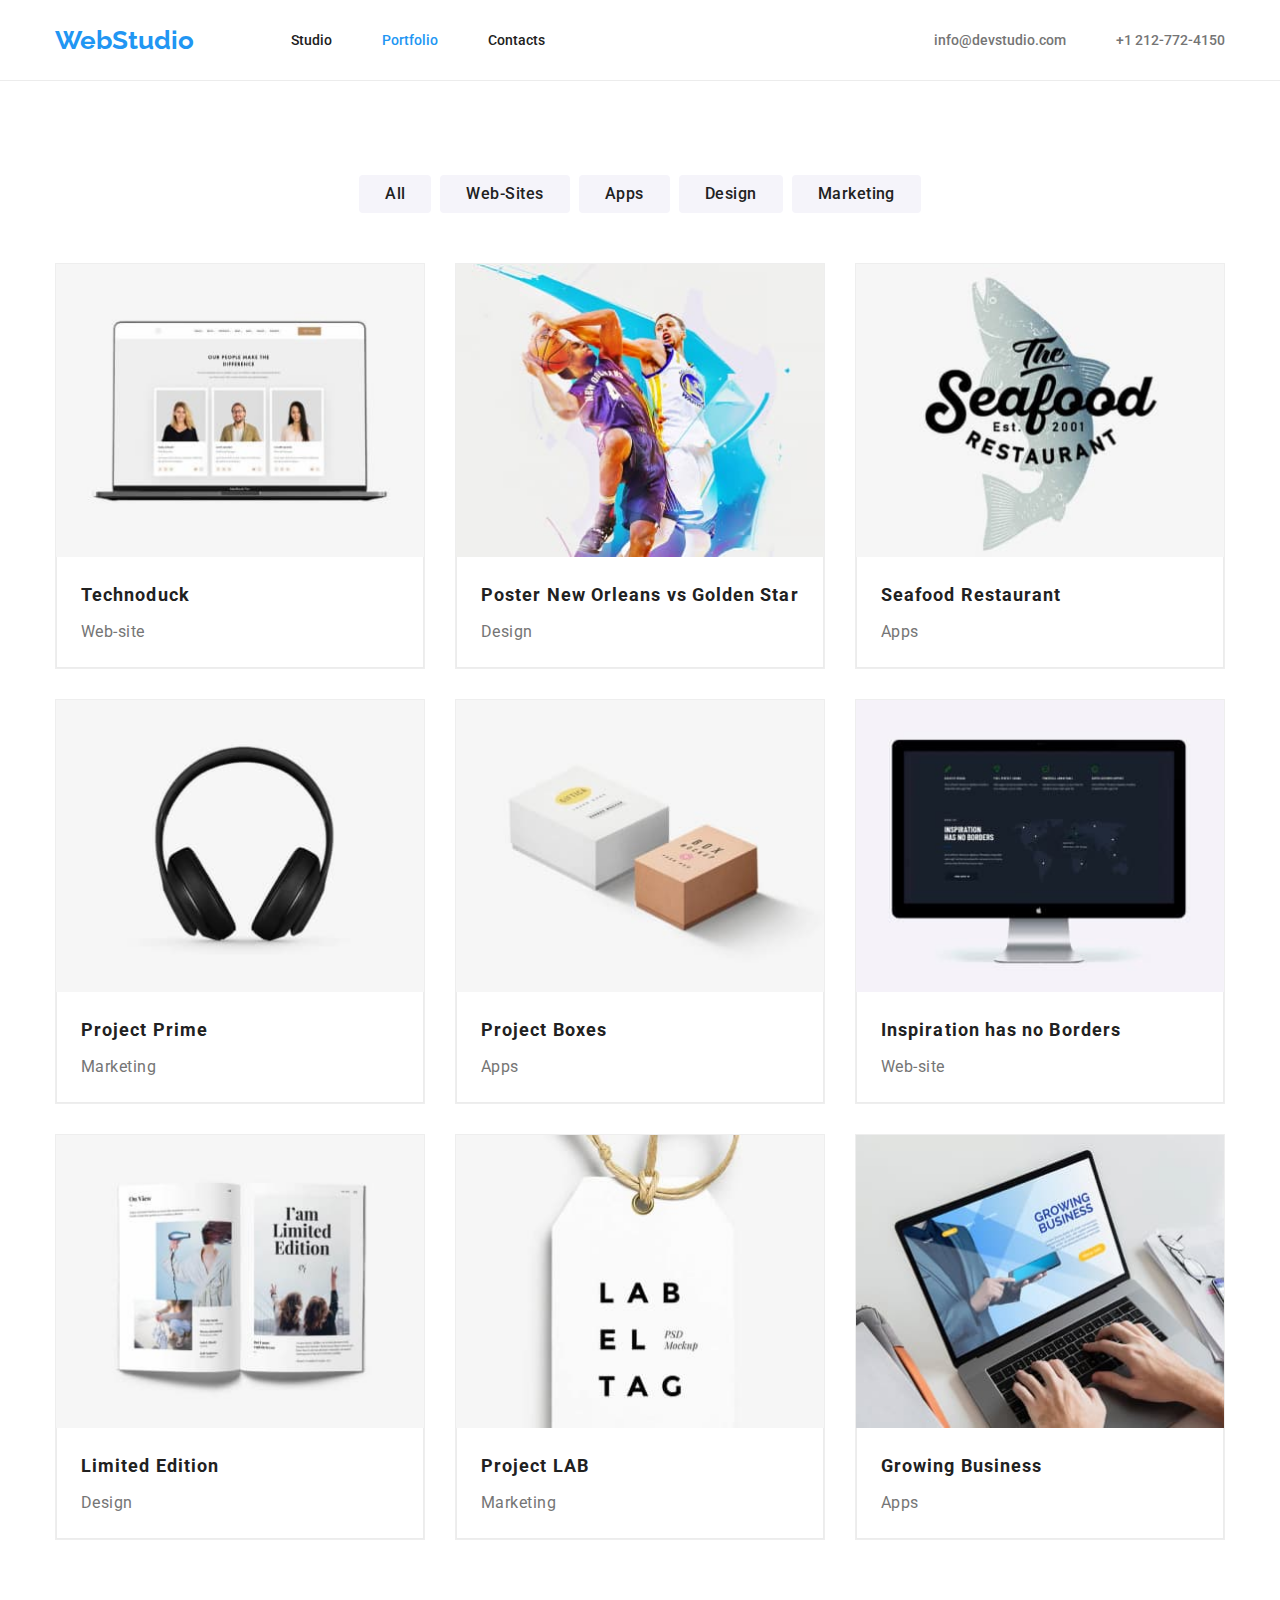
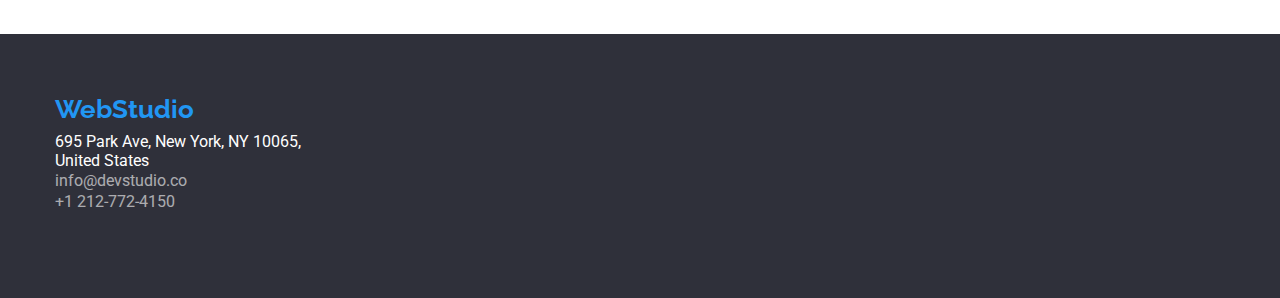
==== portfolio.html @ 4b67dcc9 "Repo Base" ====
<!DOCTYPE html>
<html lang="en">
  <head>
    <link
    rel="stylesheet"
    href="https://cdnjs.cloudflare.com/ajax/libs/modern-normalize/1.0.0/modern-normalize.min.css"
  />
    <meta charset="utf-8" />
    <title>Portfolio</title>
    <link rel="stylesheet" href="css/styles.css" />
  </head>
</html>
<body>
  <header class="nav-back">
    <div class="container header-container">
      <a class="logo headerlogo" href="index.html">WebStudio</a>
      <nav>
        <ul class="nav-list">
          <li class="nav-item">
            <a class="nav-link" href="index.html" title="Studio">Studio</a>
          </li>
          <li class="nav-item">
            <a class="nav-link nav-link-this-page" href="portfolio.html" title="Portfolio"
              >Portfolio</a
            >
          </li>
          <li class="nav-item">
            <a class="nav-link" href="#" title="Contacts">Contacts</a>
          </li>
        </ul>
      </nav>
      <ul class="header-contacts-list">
        <li class="header-contacts-item">
          <a class="nav-contact" href="mailto:info@devstudio.com"
            >info@devstudio.com</a
          >
        </li>
        <li class="header-contacts-item">
          <a class="nav-contact" href="tel:+12127724150">+1 212-772-4150</a>
        </li>
      </ul>
    </div>
  </header>
  <main>      
    <section class="project-section">
    <div class="container">

        <ul  class="gallery-button-container">
          <li class="gallery-button-item">
            <button class="gallery-button" type="button">All</button>
          </li>
          <li class="gallery-button-item">
            <button class="gallery-button" type="button">Web-Sites</button>
          </li>
          <li class="gallery-button-item">
            <button class="gallery-button" type="button">Apps</button>
          </li>
          <li class="gallery-button-item">
            <button class="gallery-button" type="button">Design</button>
          </li>
          <li class="gallery-button-item">
            <button class="gallery-button" type="button">Marketing</button>
          </li>
        </ul>
        <ul class="my-project-list">
          <li class="art-back">
            <img
              src="assets/images/c1technoduck.jpg"
              alt="laptop with profile pics"
              height="294"
              width="370"
            />
            <div class="art-text">
            <h3 class="art-name">Technoduck</h3>
            <p class="art-desc">Web-site</p>
            </div>
          </li>
          <li class="art-back">
            <img
              src="assets/images/c2poster.jpg"
              alt="Art of two basketball players"
              height="294"
              width="370"
            />
            <div class="art-text">
            <h3 class="art-name">Poster New Orleans vs Golden Star</h3>
            <p class="art-desc">Design</p>
            </div>
          </li>
          <li class="art-back">
            <img
              src="assets/images/c3seafood.jpg"
              alt="Fish Logo of a Seafood Restaurant"
              height="294"
              width="370"
            />
            <div class="art-text">
            <h3 class="art-name">Seafood Restaurant</h3>
            <p class="art-desc">Apps</p>
          </div>
          </li>

          <li class="art-back">
            <img
              src="assets/images/d1project.jpg"
              alt="Headphones"
              height="294"
              width="370"
            />
            <div class="art-text">
            <h3 class="art-name">Project Prime</h3>
            <p class="art-desc">Marketing</p>
          </div>
          </li>
          <li class="art-back">
            <img
              src="assets/images/d2project.jpg"
              alt="Boxes with customized Logos"
              height="294"
              width="370"
            />
            <div class="art-text">
            <h3 class="art-name">Project Boxes</h3>
            <p class="art-desc">Apps</p>
          </div>
          </li>
          <li class="art-back">
            <img
              src="assets/images/d3inspiration.jpg"
              alt="Computer Monitor featuring website"
              height="294"
              width="370"
            />
            <div class="art-text">
            <h3 class="art-name">Inspiration has no Borders</h3>
            <p class="art-desc">Web-site</p>
          </div>
          </li>

          <li class="art-back">
            <img
              src="assets/images/e1limited.jpg"
              alt="Magazine Entry"
              height="294"
              width="370"
            />
            <div class="art-text">
            <h3 class="art-name">Limited Edition</h3>
            <p class="art-desc">Design</p>
          </div>
          </li>
          <li class="art-back">
            <img
              src="assets/images/e2project.jpg"
              alt="Label Tag"
              height="294"
              width="370"
            />
            <div class="art-text">
            <h3 class="art-name">Project LAB</h3>
            <p class="art-desc">Marketing</p>
          </div>
          </li>
          <li class="art-back">
            <img
              src="assets/images/e3growing.jpg"
              alt="Laptop with hands typing"
              height="294"
              width="370"
            />
            <div class="art-text">
            <h3 class="art-name">Growing Business</h3>
            <p class="art-desc">Apps</p>
          </div></
          li>  
        </ul>
    </div>
    </section>
  </main>        
  <footer class="footersection">
      <div class="container">
        <a class="logo footerlogo" href="index.html">WebStudio</a>
        <address class="foot">
          <ul class="footertext-container">
            <li class="footertext-item">
              <a
                class="foot-address"
                href="https://goo.gl/maps/9Rd5TcPRFXRM2J766"
                target="blank"
              >
                695 Park Ave, New York, NY 10065,<br/> United States
                </a>
            </li>
            <li class="footertext-item">
              <a class="foot-contact" href="mailto:info@devstudio.com"
                >info@devstudio.co 
    </dm
              </a>
            </li>
            <li class="footertext-item">
              <a class="foot-contact foot-phone" href="tel:+1217724150">
                +1 212-772-4150</a
              >
            </li>
          </ul>
        </address>
      </div>
    </footer>
</body>
---- css/styles.css ----
/* Overall Site Styles: Header, Buttons, Footer */
/* General Site Styles */
@import url("https://fonts.googleapis.com/css2?family=Raleway:wght@700&family=Roboto:wght@400;500;700;900&display=swap");
:root {
  --accentbright: #2196f3;
  --mainbright: #ffffff;
  --mainmid: #757575;
  --maindark: #212121;
  --background: #e5e5e5;
  --footercolor: #2f303a;
  --accentbackground: #f5f4fa;
  --accentbox: #eeeeee;
  --bordercolor: #ececec;
}

a:link:active {
  cursor: pointer;
}
a:link {
  text-decoration: none;
}

body {
  font-family: roboto;
}

button:hover {
  cursor: pointer;
}

button {
  border-radius: 4px;
}

ul {
  list-style: none;
}

/* Remove Global Styling*/
* {
  padding: 0;
  margin: 0;
}

img {
  max-width: 100%;
  height: auto;
  display: block;
}

.container {
  width: 1200px;
  padding-left: 15px;
  padding-right: 15px;
  margin: 0 auto;
}

/* Header */

.header-container {
  display: flex;
  align-items: center;
}

.headerlogo {
  color: var(--accentbright);
  font-family: raleway;
  font-size: 26px;
  font-weight: 700;
  line-height: 1.174;
  margin-right: 97px;
  padding-top: 24px;
  padding-bottom: 24px;
  display: block;
}

.nav-back {
  background-color: var(--mainbright);
  border-bottom: 1px solid var(--bordercolor);
}

.nav-list {
  display: flex;
}
.nav-item {
  margin-right: 50px;
}

.nav-item:last-child {
  margin-right: 0;
}

.nav-link {
  color: var(--maindark);
  font-size: 14px;
  font-weight: 500;
  line-height: 1.172;
  padding-top: 32px;
  padding-bottom: 32px;
  display: block;
}
.nav-link-this-page {
  color: var(--accentbright);
}
.nav-link:hover {
  color: var(--accentbright);
}
.nav-contact {
  color: var(--mainmid);
  font-size: 14px;
  font-weight: 500;
}

.nav-contact:hover {
  color: var(--accentbright);
}

.header-contacts-list {
  margin-left: auto;
  display: flex;
}
.header-contacts-item:not(:last-child) {
  margin-right: 50px;
}

/* Footer */
.footersection {
  background-color: var(--footercolor);
  padding: 60px 0;
}
.footerlogo {
  color: var(--accentbright);
  font-family: raleway;
  font-size: 26px;
  font-weight: 700;
  line-height: 1.174;
  display: block;
  padding-bottom: 9px;
}
.foot {
  font-style: normal;
  padding-bottom: 27px;
}
.footertext-container {
  display: block;
}

.footertext-item:not(:last-child) {
  margin-bottom: 2px;
}
.foot-address {
  color: var(--mainbright);
}

.foot-contact {
  color: var(--mainbright);
  opacity: 0.6;
}
.foot-phone {
  display: block;
}

/* Studio Page: Hero, Our Features, Our Team */

/* Hero */

.hero-section {
  background-color: var(--footercolor);
  padding: 200px 0;
}

.hero {
  font-weight: 900;
  color: var(--mainbright);
  font-size: 44px;
  line-height: 1.36;
  letter-spacing: 0.06em;
  text-transform: uppercase;
  text-align: center;
  margin-bottom: 30px;
}

.promobutton {
  font-family: roboto;
  font-weight: 700;
  background-color: var(--accentbright);
  color: var(--mainbright);
  font-size: 16px;
  line-height: 1.88;
  letter-spacing: 0.06em;
  margin: 0 auto;
  display: block;
  padding: 10px 20px;
  border: none;
}

.promobutton:hover,
.promobutton:focus {
  background-color: var(--mainbright);
  color: var(--accentbright);
}

/* Our Features */
.features-section {
  padding: 94px 0;
}
.feature-subtitle {
  font-weight: 700;
  line-height: 1.172;
  text-transform: uppercase;
  letter-spacing: 0.03em;
  color: var(--maindark);
  margin-bottom: 10px;
}

.feature-desc {
  color: var(--mainmid);
  font-weight: 400;
  font-size: 14px;
  line-height: 1.714;
  letter-spacing: 0.03em;
}

.features-list {
  display: flex;
}

.features-item {
  width: 270px;
}

.features-item:not(:last-child) {
  margin-right: 30px;
}

/* What we Do */
.whatwedo-section {
  padding-bottom: 94px;
}
.whatwedo {
  color: var(--maindark);
  font-weight: 700;
  font-size: 36px;
  line-height: 1.172;
  letter-spacing: 0.03em;
  display: block;
  text-align: center;
  padding-bottom: 50px;
}

.whatwedo-container {
  display: flex;
}
.whatwedo-items {
  justify-content: center;
}

.whatwedo-items:not(:last-child) {
  margin-right: 30px;
}
/* Our Team */

.ourteamback {
  background-color: var(--accentbackground);
  padding: 94x 0;
}

.ourteamhead {
  color: var(--maindark);
  font-weight: 700;
  font-size: 36px;
  line-height: 1.172;
  letter-spacing: 0.03em;
  margin-bottom: 50px;
  text-align: center;
}

.team-nametag {
  color: var(--maindark);
  font-weight: 500;
  font-size: 16px;
  line-height: 1.172;
  letter-spacing: 0.03em;
  text-align: center;
  margin-top: 30px;
  margin-bottom: 10px;
}

.team-work {
  font-size: 16px;
  color: var(--mainmid);
  letter-spacing: 0.03em;
  text-align: center;
  padding-bottom: 30px;
  background-color: var(--mainbright);
  border-bottom-left-radius: 4px;
  border-bottom-right-radius: 4px;
}
.ourteam-container {
  display: flex;
  padding-bottom: 94px;
}
.ourteam-items {
  background-color: var(--mainbright);
}
.ourteam-items:not(:last-child) {
  margin-right: 30px;
}
/* Portfolio Page */

.project-section {
  padding: 94px 0;
}
.gallery-button-container {
  display: flex;
  margin-bottom: 50px;
  justify-content: center;
}
.gallery-button-item:not(:last-child) {
  margin-right: 9px;
}
.gallery-button {
  font-size: 16px;
  font-weight: 500;
  line-height: 1.63;
  background-color: var(--accentbackground);
  border: 2px;
  color: var(--maindark);
  font-family: roboto;
  letter-spacing: 0.03em;
  padding-top: 6px;
  padding-bottom: 6px;
  padding-left: 26px;
  padding-right: 26px;
}
.gallery-button:hover {
  background-color: var(--accentbright);
  color: var(--mainbright);
}

.my-project-list {
  display: flex;
  flex-wrap: wrap;
  margin-top: calc(-1 * 30px);
  margin-left: calc(-1 * 30px);
}
.art-back {
  background-color: var(--mainbright);
  border: 1px solid var(--accentbox);
  margin-left: 30px;
  margin-top: 30px;
  flex-basis: calc(100% / 3 - 30px);
}

.art-text {
  padding: 20px 24px;
  border-bottom: 1px solid var(--bordercolor);
  border-left: 1px solid var(--bordercolor);
  border-right: 1px solid var(--bordercolor);
}
.art-name {
  color: var(--maindark);
  font-size: 18px;
  line-height: 2;
  letter-spacing: 0.06em;
  margin-bottom: 4px;
}

.art-desc {
  font-size: 16px;
  line-height: 1.88;
  color: var(--mainmid);
  letter-spacing: 0.03em;
}
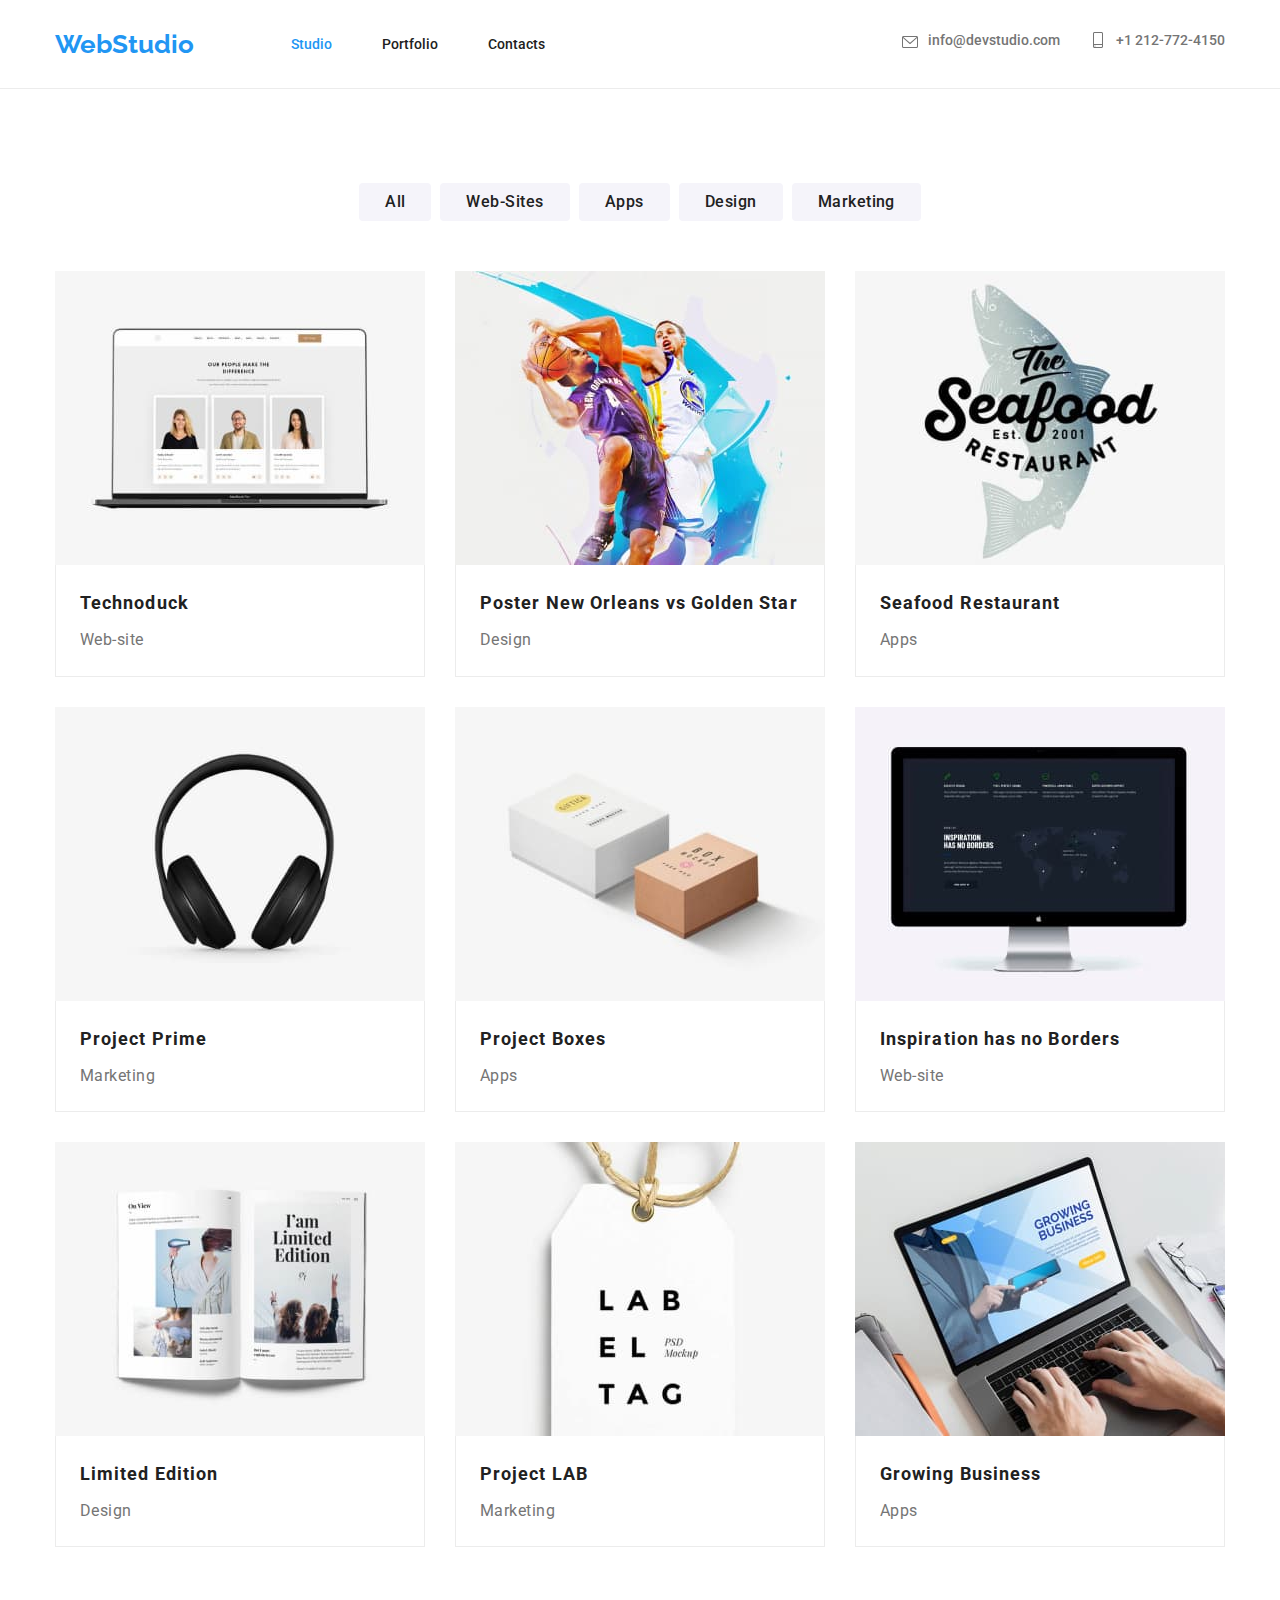
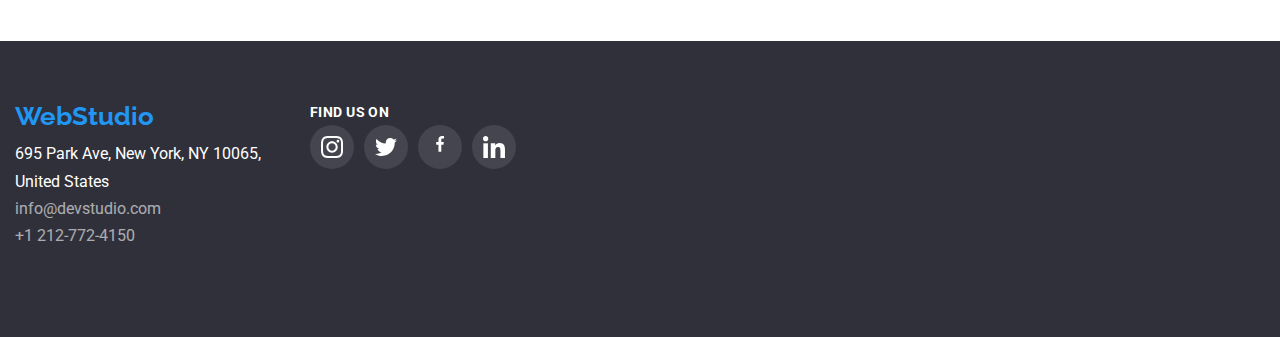
==== commit 2f7b5a94: "adjusted svg styles" ====
--- a/portfolio.html
+++ b/portfolio.html
@@ -11,36 +11,52 @@
   </head>
 </html>
 <body>
-  <header class="nav-back">
-    <div class="container header-container">
-      <a class="logo headerlogo" href="index.html">WebStudio</a>
-      <nav>
-        <ul class="nav-list">
-          <li class="nav-item">
-            <a class="nav-link" href="index.html" title="Studio">Studio</a>
-          </li>
-          <li class="nav-item">
-            <a class="nav-link nav-link-this-page" href="portfolio.html" title="Portfolio"
-              >Portfolio</a
-            >
-          </li>
-          <li class="nav-item">
-            <a class="nav-link" href="#" title="Contacts">Contacts</a>
+<header class="nav-back">
+      <div class="container header-container">
+        <a class="logo headerlogo" href="index.html">WebStudio</a>
+        <nav>
+          <ul class="nav-list">
+            <li class="nav-item">
+              <a
+                class="nav-link nav-link-this-page"
+                href="index.html"
+                title="Studio"
+                >Studio</a
+              >
+            </li>
+            <li class="nav-item">
+              <a class="nav-link" href="portfolio.html" title="Portfolio"
+                >Portfolio</a
+              >
+            </li>
+            <li class="nav-item">
+              <a class="nav-link" href="#" title="Contacts">Contacts</a>
+            </li>
+          </ul>
+        </nav>
+        <ul class="header-contacts-list">
+          <li>
+            <svg class="header-icon envelope">
+              <use href="./assets/images/svg-icons.svg#icon-envelope"></use><use><a href="#"></a></use>
+              <a class="nav-contact" href="mailto:info@devstudio.com"> info@devstudio.com</a>
+            </svg>
+            </li>
+            <li class="header-contacts-item">
+            <a class="nav-contact" href="mailto:info@devstudio.com"> info@devstudio.com</a>
+            
+          </li>
+          <li>
+            <svg class="header-icon phone">
+              <use href="./assets/images/svg-icons.svg#icon-smartphone"></use><use><a href="#"></a></use>
+            <a class="nav-contact" href="tel:+12127724150">+1 212-772-4150</a>
+            </svg>
+            </li>
+            <li class="header-contacts-item">
+            <a class="nav-contact" href="tel:+12127724150">+1 212-772-4150</a>
           </li>
         </ul>
-      </nav>
-      <ul class="header-contacts-list">
-        <li class="header-contacts-item">
-          <a class="nav-contact" href="mailto:info@devstudio.com"
-            >info@devstudio.com</a
-          >
-        </li>
-        <li class="header-contacts-item">
-          <a class="nav-contact" href="tel:+12127724150">+1 212-772-4150</a>
-        </li>
-      </ul>
-    </div>
-  </header>
+      </div>
+    </header>
   <main>      
     <section class="project-section">
     <div class="container">
@@ -177,8 +193,9 @@
     </div>
     </section>
   </main>        
-  <footer class="footersection">
-      <div class="container">
+    <footer class="footersection">
+      <section class="footer-section-list">
+      <div class="footer-section-items container">
         <a class="logo footerlogo" href="index.html">WebStudio</a>
         <address class="foot">
           <ul class="footertext-container">
@@ -188,13 +205,13 @@
                 href="https://goo.gl/maps/9Rd5TcPRFXRM2J766"
                 target="blank"
               >
-                695 Park Ave, New York, NY 10065,<br/> United States
-                </a>
+                695 Park Ave, New York, NY 10065,<br />
+                United States
+              </a>
             </li>
             <li class="footertext-item">
               <a class="foot-contact" href="mailto:info@devstudio.com"
-                >info@devstudio.co 
-    </dm
+                >info@devstudio.com
               </a>
             </li>
             <li class="footertext-item">
@@ -205,5 +222,52 @@
           </ul>
         </address>
       </div>
+      <div class="footer-section-items middle-footer-section">
+        <h3 class="middle-footer-head">FIND US ON</h3>
+        <ul class="social-icon-footer-list">
+        <li>
+                  <svg class="social-icon-footer" width="44px" height="44px">
+                    <circle class="circfill-footer" r="22" fill="orange" cx="22px" cy="22px"/> 
+                  
+                  <svg width="22px" height="22px" x="11" y="11">
+                    <use
+                      href="./assets/images/svg-icons.svg#icon-icon-instagram"
+                    <use><a href="#"></a></use>
+                  </svg>
+                </li>
+                <li>
+                  <svg class="social-icon-footer" width="44px" height="44px">
+                    <circle class="circfill-footer" r="22" fill="orange" cx="22px" cy="22px"/> 
+                  
+                  <svg width="22px" height="22px" x="11" y="11">
+                    <use
+                      href="./assets/images/svg-icons.svg#icon-icon-twitter"
+                    <use><a href="#"></a></use>
+                  </svg>
+                </li>
+                <li>
+                  <svg class="social-icon-footer" width="44px" height="44px">
+                    <circle class="circfill-footer" r="22" fill="orange" cx="22px" cy="22px"/> 
+                  
+                  <svg width="22px" height="22px" x="11" y="11">
+                    <use
+                      href="./assets/images/svg-icons.svg#icon-icon-facebook"
+                    <use><a href="#"></a></use>
+                  </svg>
+                  </li>
+                <li>
+                  <svg class="social-icon-footer" width="44px" height="44px">
+                    <circle class="circfill-footer" r="22" fill="orange" cx="22px" cy="22px"/> 
+                  
+                  <svg width="22px" height="22px" x="11" y="11">
+                    <use
+                      href="./assets/images/svg-icons.svg#icon-icon-linkedin"
+                    <use><a href="#"></a></use>
+                  </svg>
+                </li>
+                </ul>
+      </div>
+      <div class="footer-section-items"></div>
+      </section>
     </footer>
 </body>
--- a/css/styles.css
+++ b/css/styles.css
@@ -11,6 +11,8 @@
   --accentbackground: #f5f4fa;
   --accentbox: #eeeeee;
   --bordercolor: #ececec;
+  --backgroundoverlay: #c4c4c4;
+  --bordercolorcustomers: #afb1b8;
 }
 
 a:link:active {
@@ -54,9 +56,20 @@
   padding-right: 15px;
   margin: 0 auto;
 }
-
+/* Uncertain but came with the svg files */
+
+.icon-fig-satellite {
+  width: 0.9423828125em;
+}
 /* Header */
-
+.header-icon {
+  display: inline-block;
+  width: 1em;
+  height: 1em;
+  stroke-width: 0;
+  stroke: currentColor;
+  fill: var(--accentbright);
+}
 .header-container {
   display: flex;
   align-items: center;
@@ -109,6 +122,9 @@
   color: var(--mainmid);
   font-size: 14px;
   font-weight: 500;
+  padding-top: 32px;
+  padding-bottom: 32px;
+  display: block;
 }
 
 .nav-contact:hover {
@@ -119,14 +135,43 @@
   margin-left: auto;
   display: flex;
 }
+
 .header-contacts-item:not(:last-child) {
-  margin-right: 50px;
-}
-
+  margin-right: 30px;
+}
+
+.header-icon {
+  fill: var(--mainmid);
+  margin-right: 10px;
+}
+.envelope {
+  margin-top: 34px;
+  margin-bottom: 34px;
+  margin-right: 10px;
+}
+.phone {
+  margin-top: 32px;
+  margin-right: 10px;
+}
+.header-icon:hover {
+  fill: var(--accentbright);
+}
 /* Footer */
 .footersection {
   background-color: var(--footercolor);
   padding: 60px 0;
+  display: flex;
+  align-content: flex-start;
+}
+
+.footer-section-list {
+  display: flex;
+  align-content: flex-start;
+}
+.footer-section-items {
+  display: block;
+  margin-right: 30px;
+  width: min-content;
 }
 .footerlogo {
   color: var(--accentbright);
@@ -135,38 +180,71 @@
   font-weight: 700;
   line-height: 1.174;
   display: block;
-  padding-bottom: 9px;
+  margin-bottom: 9px;
 }
 .foot {
   font-style: normal;
-  padding-bottom: 27px;
+  margin-bottom: 27px;
+  margin-right: 0px;
 }
 .footertext-container {
   display: block;
-}
-
-.footertext-item:not(:last-child) {
-  margin-bottom: 2px;
-}
+  width: 250px;
+  margin: 0px;
+}
+
 .foot-address {
   color: var(--mainbright);
+  font-weight: 400;
+  line-height: 1.71;
+  font-family: roboto;
 }
 
 .foot-contact {
   color: var(--mainbright);
   opacity: 0.6;
-}
+  line-height: 1.71;
+  font-weight: 400;
+  font-family: roboto;
+}
+
 .foot-phone {
   display: block;
 }
 
+.middle-footer-head {
+  color: var(--mainbright);
+  font-family: roboto;
+  font-weight: 700;
+  line-height: 1.71em;
+  letter-spacing: 0.03em;
+  font-size: 14px;
+  font-style: normal;
+}
+.social-icon-footer-list {
+  display: flex;
+}
+.social-icon-footer {
+  fill: var(--mainbright);
+  margin-right: 10px;
+}
+.circfill-footer {
+  fill: var(--mainbright);
+  fill-opacity: 10%;
+}
+.circfill-footer:hover {
+  fill: var(--accentbright);
+  fill-opacity: 100%;
+}
+
 /* Studio Page: Hero, Our Features, Our Team */
 
 /* Hero */
 
 .hero-section {
-  background-color: var(--footercolor);
+  background-color: rgba(47, 48, 58, 0.4);
   padding: 200px 0;
+  background-image: url(/assets/images/herobackgroundimg.jpg);
 }
 
 .hero {
@@ -220,7 +298,17 @@
   line-height: 1.714;
   letter-spacing: 0.03em;
 }
-
+.features-svg-background {
+  background-color: var(--accentbackground);
+  border-radius: 4px;
+  margin-bottom: 30px;
+}
+
+.features-svg {
+  height: 120px;
+  width: 270px;
+  padding: 25px 100px;
+}
 .features-list {
   display: flex;
 }
@@ -245,7 +333,7 @@
   letter-spacing: 0.03em;
   display: block;
   text-align: center;
-  padding-bottom: 50px;
+  margin-bottom: 50px;
 }
 
 .whatwedo-container {
@@ -258,11 +346,12 @@
 .whatwedo-items:not(:last-child) {
   margin-right: 30px;
 }
+
 /* Our Team */
 
 .ourteamback {
   background-color: var(--accentbackground);
-  padding: 94x 0;
+  padding: 94px 0;
 }
 
 .ourteamhead {
@@ -291,20 +380,83 @@
   color: var(--mainmid);
   letter-spacing: 0.03em;
   text-align: center;
-  padding-bottom: 30px;
+  margin-bottom: 30px;
   background-color: var(--mainbright);
+}
+.ourteam-container {
+  display: flex;
+}
+.ourteam-items {
+  background-color: var(--mainbright);
+  border-left: solid 1px var(--bordercolor);
+  border-right: solid 1px var(--bordercolor);
+  border-bottom: solid 1px var(--bordercolor);
+  box-shadow: 0px 1px 3px rgba(0, 0, 0, 0.12), 0px 1px 1px rgba(0, 0, 0, 0.14),
+    0px 2px 1px rgba(0, 0, 0, 0.2);
   border-bottom-left-radius: 4px;
   border-bottom-right-radius: 4px;
 }
-.ourteam-container {
-  display: flex;
-  padding-bottom: 94px;
-}
-.ourteam-items {
-  background-color: var(--mainbright);
-}
 .ourteam-items:not(:last-child) {
   margin-right: 30px;
+}
+.social-icon-list {
+  display: flex;
+}
+
+.social-icon {
+  height: 44px;
+  width: 44px;
+  margin: 11px;
+  fill: var(--bordercolorcustomers);
+}
+.social-icon:hover {
+  fill: var(--mainbright);
+}
+.circfill {
+  fill: var(--mainbright);
+}
+.circfill:hover {
+  fill: var(--accentbright);
+}
+
+/* Regular Customers */
+.customers-section {
+  padding: 94px 0;
+}
+.customers-head {
+  font-family: roboto;
+  font-style: normal;
+  font-weight: 700;
+  font-size: 36px;
+  line-height: 1.172;
+  color: var(--maindark);
+  letter-spacing: 0.03em;
+  text-align: center;
+  display: block;
+  margin-bottom: 30px;
+}
+.customers-list {
+  display: flex;
+  justify-content: center;
+}
+.customers-item {
+  border: solid 1px var(--bordercolorcustomers);
+  border-radius: 4px;
+  width: 170px;
+  height: 92px;
+  fill: var(--backgroundoverlay);
+}
+.customers-item:not(:last-child) {
+  margin-right: 30px;
+}
+
+.customers-item:hover {
+  border: solid 1px var(--accentbright);
+  fill: var(--accentbright);
+}
+.customers-svg {
+  width: 170px;
+  height: 92px;
 }
 /* Portfolio Page */
 
@@ -336,6 +488,8 @@
 .gallery-button:hover {
   background-color: var(--accentbright);
   color: var(--mainbright);
+  box-shadow: 0px 3px 1px rgba(0, 0, 0, 0.1), 0px 1px 2px rgba(0, 0, 0, 0.08),
+    0px 2px 2px rgba(0, 0, 0, 0.12);
 }
 
 .my-project-list {
@@ -346,10 +500,14 @@
 }
 .art-back {
   background-color: var(--mainbright);
-  border: 1px solid var(--accentbox);
   margin-left: 30px;
   margin-top: 30px;
   flex-basis: calc(100% / 3 - 30px);
+}
+.art-back:hover,
+.art-back:focus {
+  box-shadow: 0px 1px 1px rgba(0, 0, 0, 0.12), 0px 4px 4px rgba(0, 0, 0, 0.06),
+    1px 4px 6px rgba(0, 0, 0, 0.16);
 }
 
 .art-text {
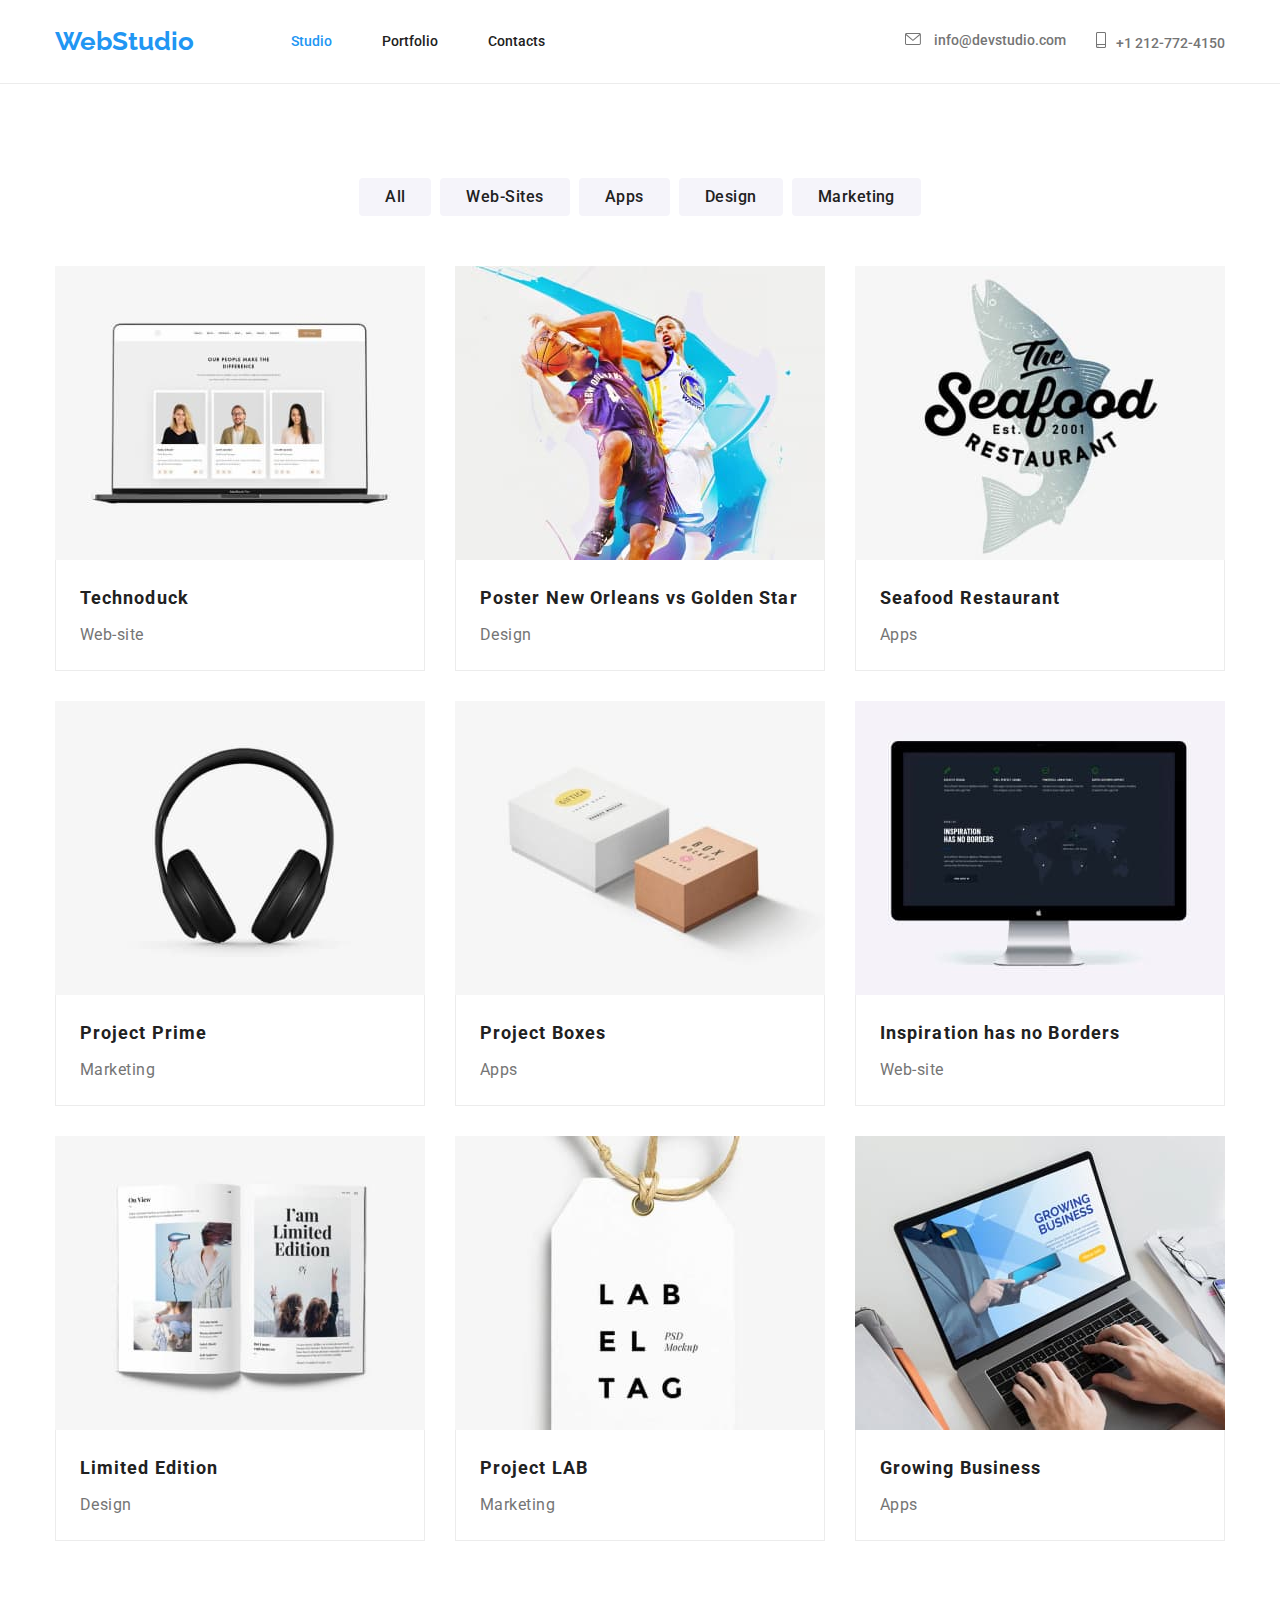
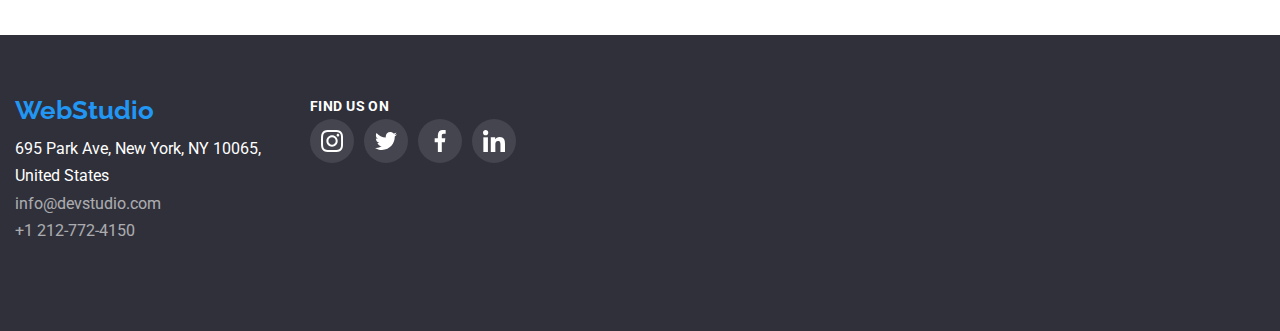
==== commit 153dae13: "SVG Improvements" ====
--- a/portfolio.html
+++ b/portfolio.html
@@ -33,26 +33,19 @@
               <a class="nav-link" href="#" title="Contacts">Contacts</a>
             </li>
           </ul>
-        </nav>
-        <ul class="header-contacts-list">
-          <li>
-            <svg class="header-icon envelope">
-              <use href="./assets/images/svg-icons.svg#icon-envelope"></use><use><a href="#"></a></use>
-              <a class="nav-contact" href="mailto:info@devstudio.com"> info@devstudio.com</a>
-            </svg>
-            </li>
+        </nav>        <ul class="header-contacts-list">
             <li class="header-contacts-item">
-            <a class="nav-contact" href="mailto:info@devstudio.com"> info@devstudio.com</a>
+            <a class="nav-contact" href="mailto:info@devstudio.com">
+              <svg class="header-icon envelope" width="16px" height="12px">
+              <use href="./assets/images/svg-icons.svg#icon-envelope"></use>
+            </svg> info@devstudio.com</a>
             
           </li>
-          <li>
-            <svg class="header-icon phone">
-              <use href="./assets/images/svg-icons.svg#icon-smartphone"></use><use><a href="#"></a></use>
-            <a class="nav-contact" href="tel:+12127724150">+1 212-772-4150</a>
-            </svg>
-            </li>
             <li class="header-contacts-item">
-            <a class="nav-contact" href="tel:+12127724150">+1 212-772-4150</a>
+            <a class="nav-contact" href="tel:+12127724150">
+              <svg class="header-icon phone" width="10px" height="16px">
+              <use href="./assets/images/svg-icons.svg#icon-smartphone"></use>
+            </svg>+1 212-772-4150</a>
           </li>
         </ul>
       </div>
--- a/css/styles.css
+++ b/css/styles.css
@@ -64,11 +64,9 @@
 /* Header */
 .header-icon {
   display: inline-block;
-  width: 1em;
-  height: 1em;
+
   stroke-width: 0;
   stroke: currentColor;
-  fill: var(--accentbright);
 }
 .header-container {
   display: flex;
@@ -141,16 +139,13 @@
 }
 
 .header-icon {
-  fill: var(--mainmid);
+  fill: currentColor;
   margin-right: 10px;
 }
 .envelope {
-  margin-top: 34px;
-  margin-bottom: 34px;
   margin-right: 10px;
 }
 .phone {
-  margin-top: 32px;
   margin-right: 10px;
 }
 .header-icon:hover {
@@ -242,9 +237,15 @@
 /* Hero */
 
 .hero-section {
-  background-color: rgba(47, 48, 58, 0.4);
   padding: 200px 0;
-  background-image: url(/assets/images/herobackgroundimg.jpg);
+  background-image: linear-gradient(
+      rgba(47, 48, 58, 0.4),
+      rgba(47, 48, 58, 0.4)
+    ),
+    url("../assets/images/herobackgroundimg.jpg");
+  background-position: center;
+  background-size: cover;
+  background-repeat: no-repeat;
 }
 
 .hero {
@@ -305,16 +306,10 @@
 }
 
 .features-svg {
-  height: 120px;
-  width: 270px;
-  padding: 25px 100px;
+  margin: 25px 100px;
 }
 .features-list {
   display: flex;
-}
-
-.features-item {
-  width: 270px;
 }
 
 .features-item:not(:last-child) {
@@ -380,7 +375,7 @@
   color: var(--mainmid);
   letter-spacing: 0.03em;
   text-align: center;
-  margin-bottom: 30px;
+  margin-bottom: 16px;
   background-color: var(--mainbright);
 }
 .ourteam-container {
@@ -401,13 +396,26 @@
 }
 .social-icon-list {
   display: flex;
-}
-
-.social-icon {
+  justify-content: center;
+  margin-bottom: 30px;
+}
+.social-list-item:not(:last-child) {
+  margin-right: 10px;
+}
+.social-icon-link {
+  border-radius: 50%;
+  width: 44px;
   height: 44px;
-  width: 44px;
-  margin: 11px;
-  fill: var(--bordercolorcustomers);
+  display: flex;
+  justify-content: center;
+  align-items: center;
+  color: var(--bordercolorcustomers);
+  fill: currentColor;
+}
+.social-icon-link:hover,
+.social-icon-link:focus {
+  background: var(--accentbright);
+  color: var(--mainbright);
 }
 .social-icon:hover {
   fill: var(--mainbright);
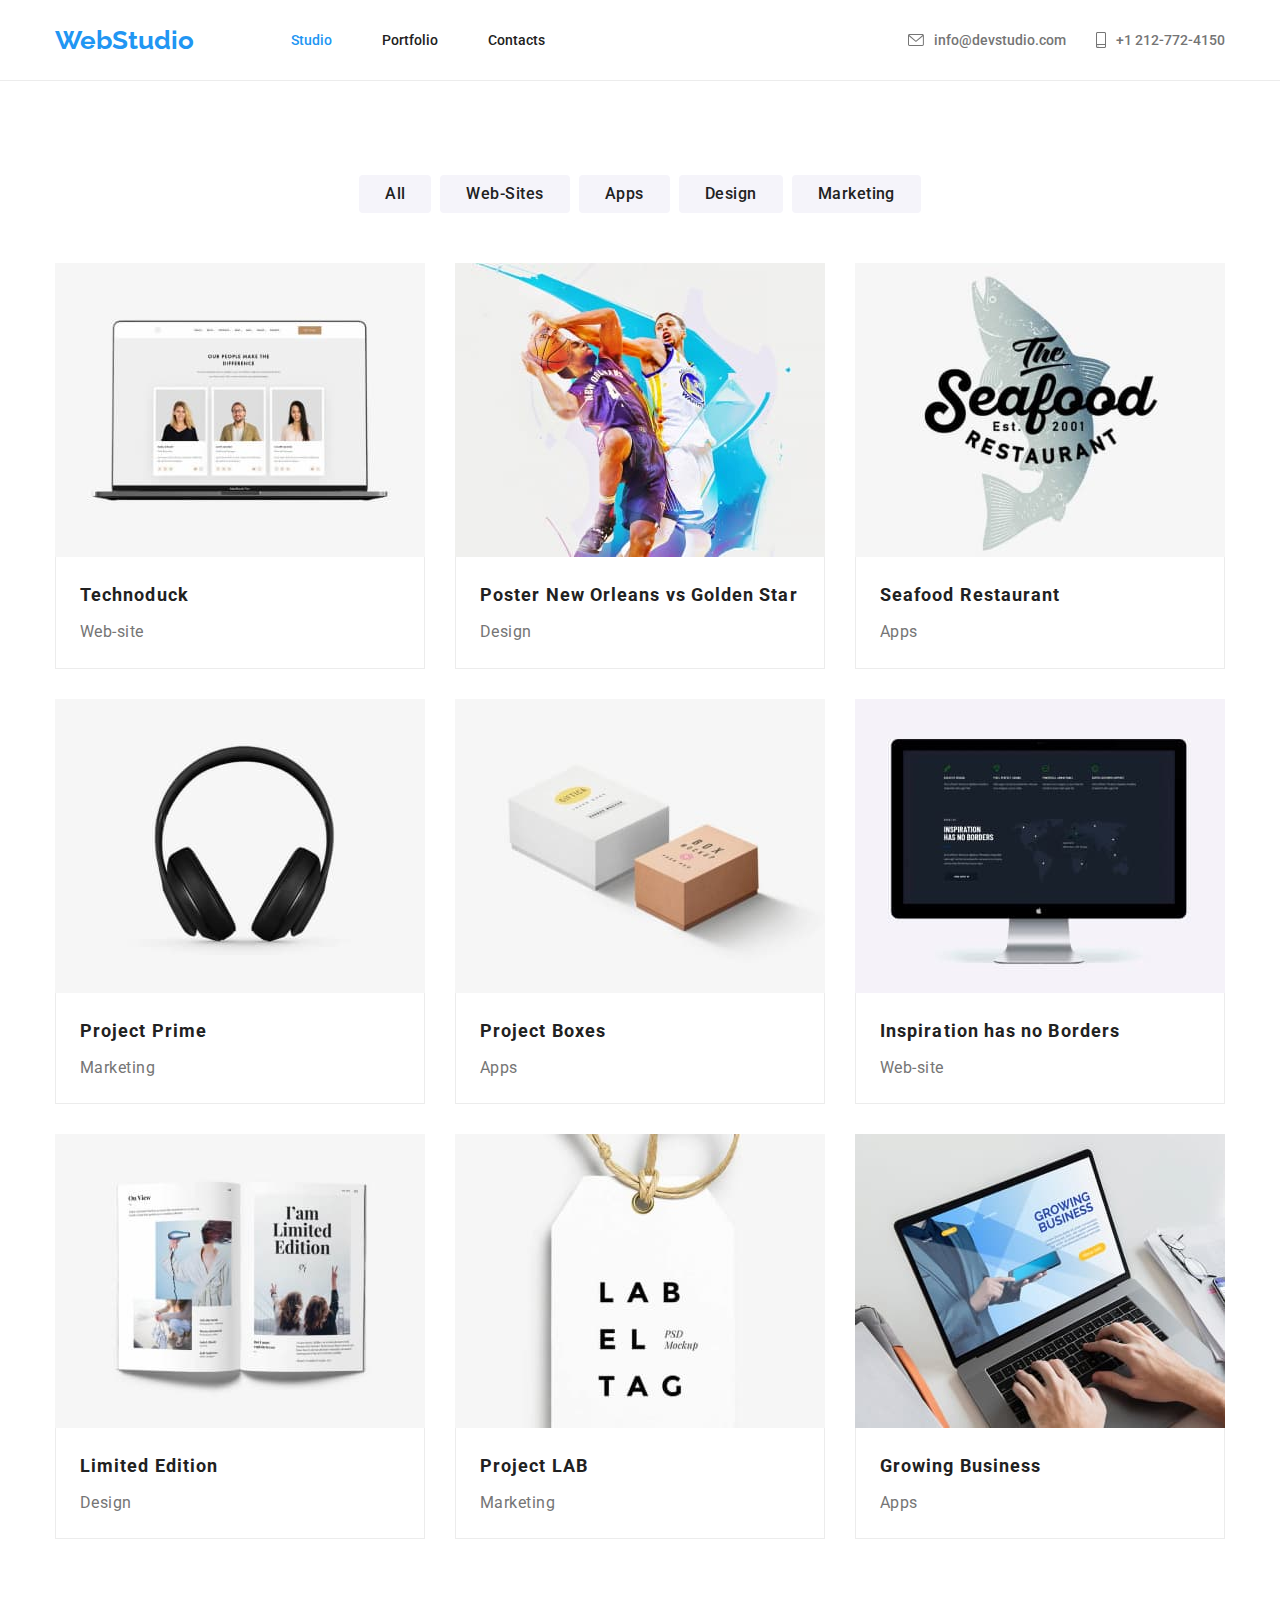
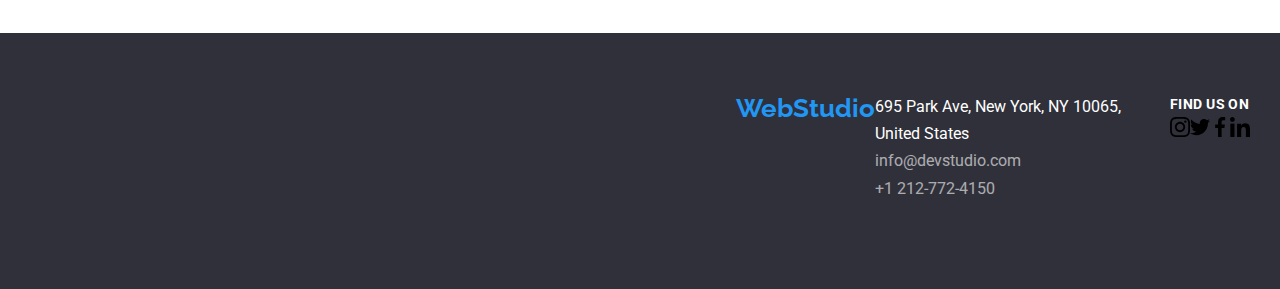
==== commit ba41802b: "css updates" ====
--- a/portfolio.html
+++ b/portfolio.html
@@ -12,6 +12,7 @@
 </html>
 <body>
 <header class="nav-back">
+  <!-- HEADER -->
       <div class="container header-container">
         <a class="logo headerlogo" href="index.html">WebStudio</a>
         <nav>
@@ -51,9 +52,9 @@
       </div>
     </header>
   <main>      
+    <!-- PROJECT SECTION -->
     <section class="project-section">
     <div class="container">
-
         <ul  class="gallery-button-container">
           <li class="gallery-button-item">
             <button class="gallery-button" type="button">All</button>
@@ -186,11 +187,12 @@
     </div>
     </section>
   </main>        
+         <!-- FOOTER SECTION -->
     <footer class="footersection">
-      <section class="footer-section-list">
       <div class="footer-section-items container">
+        <div class="footer-left-part">
         <a class="logo footerlogo" href="index.html">WebStudio</a>
-        <address class="foot">
+        <address class="footer-address">
           <ul class="footertext-container">
             <li class="footertext-item">
               <a
@@ -215,52 +217,49 @@
           </ul>
         </address>
       </div>
+      </div>
       <div class="footer-section-items middle-footer-section">
         <h3 class="middle-footer-head">FIND US ON</h3>
-        <ul class="social-icon-footer-list">
-        <li>
-                  <svg class="social-icon-footer" width="44px" height="44px">
-                    <circle class="circfill-footer" r="22" fill="orange" cx="22px" cy="22px"/> 
-                  
-                  <svg width="22px" height="22px" x="11" y="11">
+                      <ul class="social-icon-footer-list">
+                <li>
+                  <a href="#">
+                  <svg width="20px" height="20px">
                     <use
                       href="./assets/images/svg-icons.svg#icon-icon-instagram"
-                    <use><a href="#"></a></use>
-                  </svg>
-                </li>
-                <li>
-                  <svg class="social-icon-footer" width="44px" height="44px">
-                    <circle class="circfill-footer" r="22" fill="orange" cx="22px" cy="22px"/> 
-                  
-                  <svg width="22px" height="22px" x="11" y="11">
-                    <use
+                      use></use>
+                  </svg>
+                  </a>
+                </li>
+                <li>
+                  <a href="#">
+                  <svg width="20px" height="20px">
+                  <use
                       href="./assets/images/svg-icons.svg#icon-icon-twitter"
-                    <use><a href="#"></a></use>
-                  </svg>
-                </li>
-                <li>
-                  <svg class="social-icon-footer" width="44px" height="44px">
-                    <circle class="circfill-footer" r="22" fill="orange" cx="22px" cy="22px"/> 
-                  
-                  <svg width="22px" height="22px" x="11" y="11">
+                      use></use>
+                  </svg>
+                </a>
+                </li>
+                <li>
+                  <a href="#">
+                  <svg width="20px" height="20px">
                     <use
                       href="./assets/images/svg-icons.svg#icon-icon-facebook"
-                    <use><a href="#"></a></use>
-                  </svg>
-                  </li>
-                <li>
-                  <svg class="social-icon-footer" width="44px" height="44px">
-                    <circle class="circfill-footer" r="22" fill="orange" cx="22px" cy="22px"/> 
-                  
-                  <svg width="22px" height="22px" x="11" y="11">
+                      use></use>
+                  </svg>
+                </a>
+                </li>
+                <li>
+                  <a href="#">
+                  <svg width="20px" height="20px">
                     <use
                       href="./assets/images/svg-icons.svg#icon-icon-linkedin"
-                    <use><a href="#"></a></use>
-                  </svg>
-                </li>
-                </ul>
-      </div>
-      <div class="footer-section-items"></div>
+                    use></use>
+                  </svg>
+                </a>
+                </li>
+              </ul>
+              </div>
+      </div>
       </section>
     </footer>
 </body>
--- a/css/styles.css
+++ b/css/styles.css
@@ -26,7 +26,8 @@
   font-family: roboto;
 }
 
-button:hover {
+button:hover,
+button:focus {
   cursor: pointer;
 }
 
@@ -63,8 +64,6 @@
 }
 /* Header */
 .header-icon {
-  display: inline-block;
-
   stroke-width: 0;
   stroke: currentColor;
 }
@@ -93,12 +92,8 @@
 .nav-list {
   display: flex;
 }
-.nav-item {
+.nav-item:not(:last-child) {
   margin-right: 50px;
-}
-
-.nav-item:last-child {
-  margin-right: 0;
 }
 
 .nav-link {
@@ -110,10 +105,12 @@
   padding-bottom: 32px;
   display: block;
 }
+
+.nav-link:hover,
+.nav-link:focus {
+  color: var(--accentbright);
+}
 .nav-link-this-page {
-  color: var(--accentbright);
-}
-.nav-link:hover {
   color: var(--accentbright);
 }
 .nav-contact {
@@ -122,10 +119,12 @@
   font-weight: 500;
   padding-top: 32px;
   padding-bottom: 32px;
-  display: block;
-}
-
-.nav-contact:hover {
+  display: flex;
+  align-items: center;
+}
+
+.nav-contact:hover,
+.nav-contact:focus {
   color: var(--accentbright);
 }
 
@@ -142,15 +141,7 @@
   fill: currentColor;
   margin-right: 10px;
 }
-.envelope {
-  margin-right: 10px;
-}
-.phone {
-  margin-right: 10px;
-}
-.header-icon:hover {
-  fill: var(--accentbright);
-}
+
 /* Footer */
 .footersection {
   background-color: var(--footercolor);
@@ -159,14 +150,14 @@
   align-content: flex-start;
 }
 
-.footer-section-list {
+.footer-left-part {
   display: flex;
   align-content: flex-start;
 }
-.footer-section-items {
-  display: block;
-  margin-right: 30px;
-  width: min-content;
+.footer-address {
+  font-style: normal;
+  margin-bottom: 27px;
+  margin-right: 0px;
 }
 .footerlogo {
   color: var(--accentbright);
@@ -177,11 +168,12 @@
   display: block;
   margin-bottom: 9px;
 }
-.foot {
-  font-style: normal;
-  margin-bottom: 27px;
-  margin-right: 0px;
-}
+.footer-section-items {
+  display: block;
+  margin-right: 30px;
+  width: min-content;
+}
+
 .footertext-container {
   display: block;
   width: 250px;
@@ -222,16 +214,17 @@
 .social-icon-footer {
   fill: var(--mainbright);
   margin-right: 10px;
-}
-.circfill-footer {
-  fill: var(--mainbright);
-  fill-opacity: 10%;
-}
-.circfill-footer:hover {
-  fill: var(--accentbright);
-  fill-opacity: 100%;
-}
-
+  width: 20px;
+  height: 20px;
+}
+
+.social-icon-footer-link {
+  background: rgba(255, 255, 255, 0.1);
+  border-radius: 50%;
+  width: 44px;
+  height: 44px;
+  fill: currentColor;
+}
 /* Studio Page: Hero, Our Features, Our Team */
 
 /* Hero */
@@ -283,6 +276,22 @@
 .features-section {
   padding: 94px 0;
 }
+.features-list {
+  display: flex;
+}
+.features-item:not(:last-child) {
+  margin-right: 30px;
+}
+.features-svg-background {
+  background-color: var(--accentbackground);
+  border-radius: 4px;
+  margin-bottom: 30px;
+}
+
+.features-svg {
+  margin: 25px 100px;
+}
+
 .feature-subtitle {
   font-weight: 700;
   line-height: 1.172;
@@ -298,22 +307,6 @@
   font-size: 14px;
   line-height: 1.714;
   letter-spacing: 0.03em;
-}
-.features-svg-background {
-  background-color: var(--accentbackground);
-  border-radius: 4px;
-  margin-bottom: 30px;
-}
-
-.features-svg {
-  margin: 25px 100px;
-}
-.features-list {
-  display: flex;
-}
-
-.features-item:not(:last-child) {
-  margin-right: 30px;
 }
 
 /* What we Do */
@@ -420,12 +413,6 @@
 .social-icon:hover {
   fill: var(--mainbright);
 }
-.circfill {
-  fill: var(--mainbright);
-}
-.circfill:hover {
-  fill: var(--accentbright);
-}
 
 /* Regular Customers */
 .customers-section {
@@ -450,14 +437,16 @@
 .customers-item {
   border: solid 1px var(--bordercolorcustomers);
   border-radius: 4px;
+
+  fill: var(--backgroundoverlay);
+}
+.customers-item:not(:last-child) {
+  margin-right: 30px;
+}
+.customers-item-link {
   width: 170px;
   height: 92px;
-  fill: var(--backgroundoverlay);
-}
-.customers-item:not(:last-child) {
-  margin-right: 30px;
-}
-
+}
 .customers-item:hover {
   border: solid 1px var(--accentbright);
   fill: var(--accentbright);
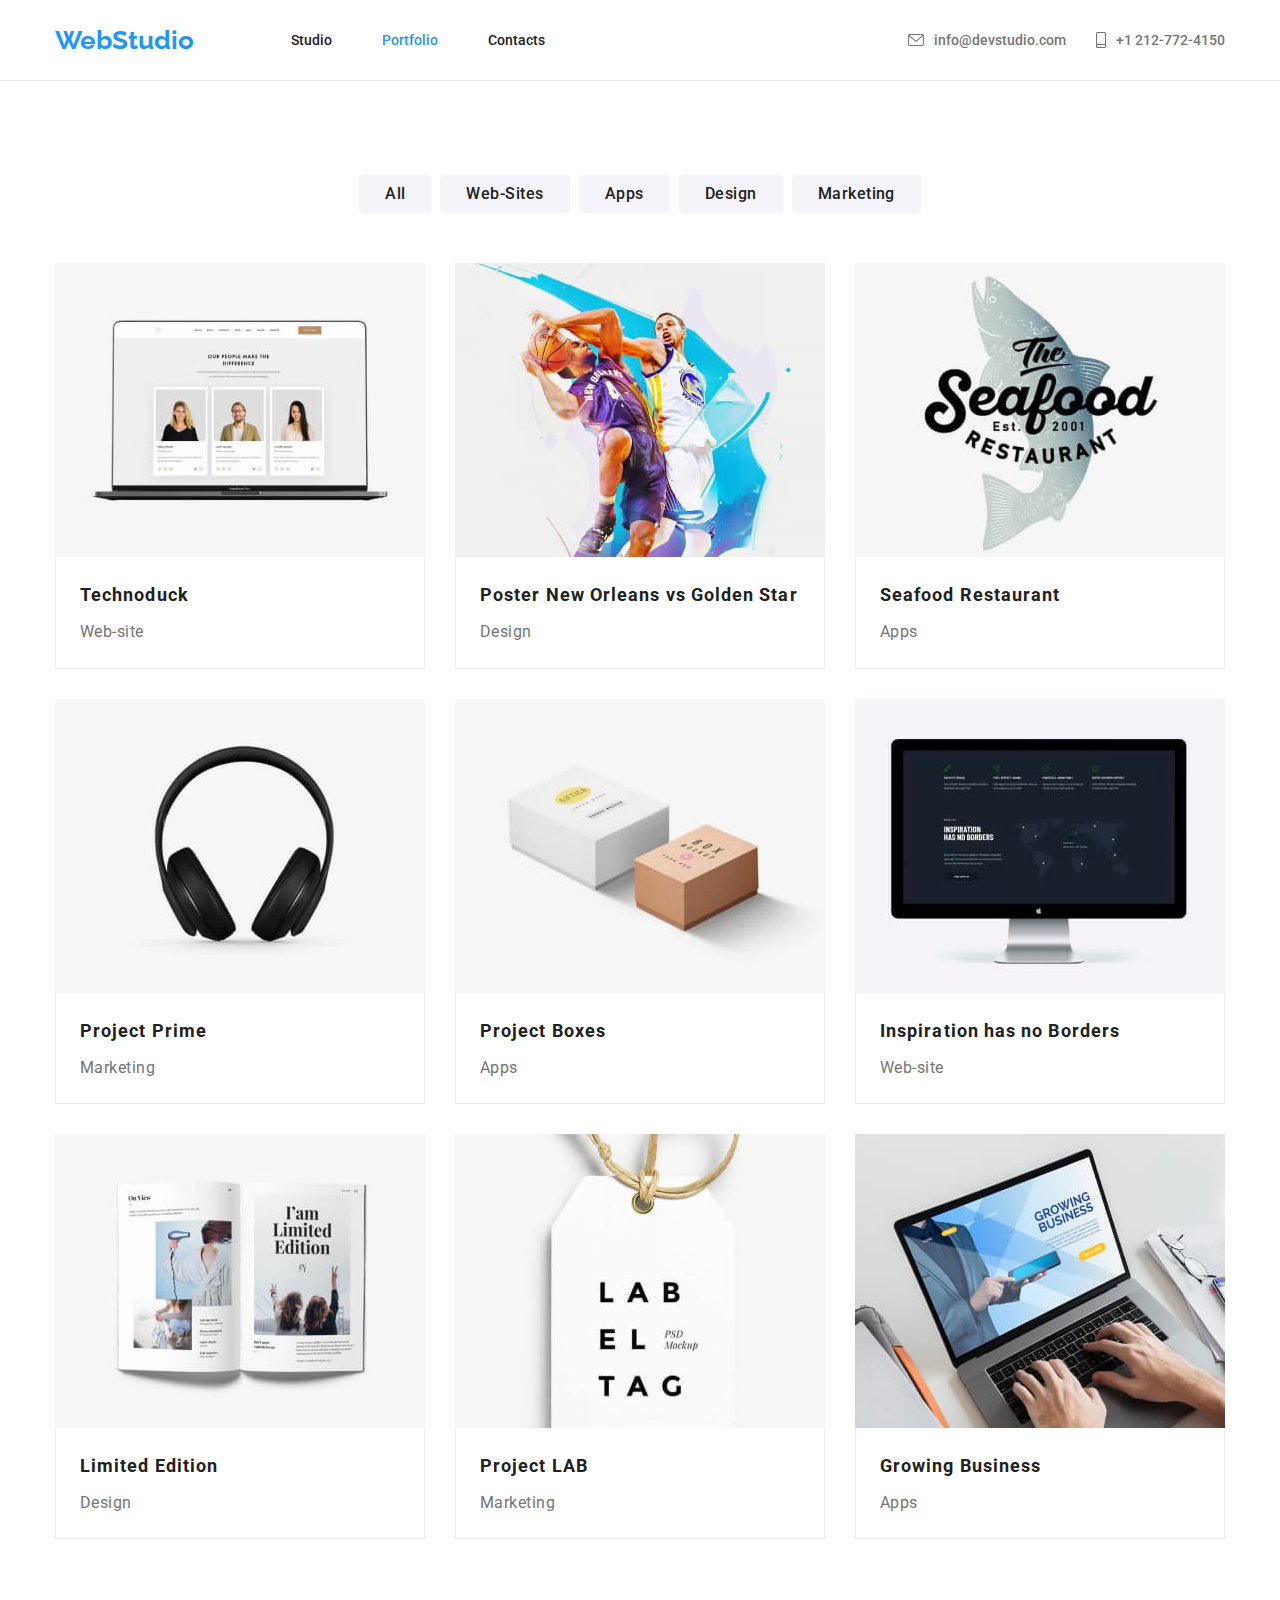
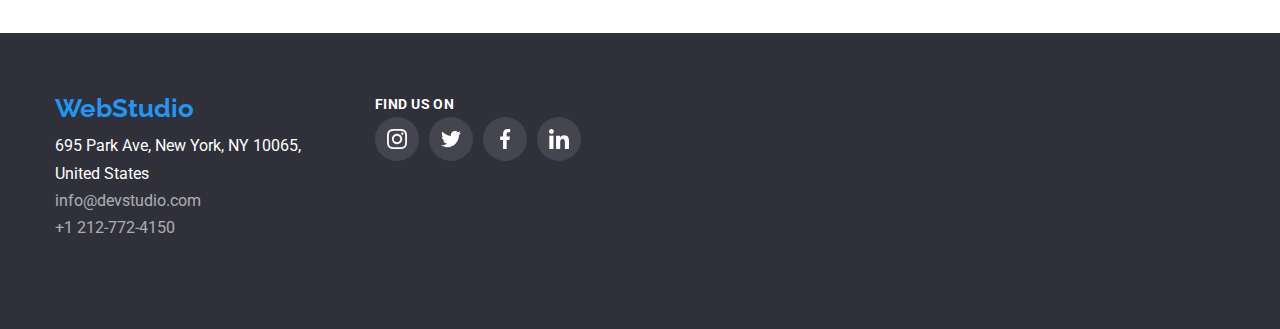
==== commit 2bd613b8: "final hw 4?" ====
--- a/portfolio.html
+++ b/portfolio.html
@@ -2,60 +2,62 @@
 <html lang="en">
   <head>
     <link
-    rel="stylesheet"
-    href="https://cdnjs.cloudflare.com/ajax/libs/modern-normalize/1.0.0/modern-normalize.min.css"
-  />
+      rel="stylesheet"
+      href="https://cdnjs.cloudflare.com/ajax/libs/modern-normalize/1.0.0/modern-normalize.min.css"
+    />
     <meta charset="utf-8" />
     <title>Portfolio</title>
     <link rel="stylesheet" href="css/styles.css" />
   </head>
 </html>
 <body>
-<header class="nav-back">
-  <!-- HEADER -->
-      <div class="container header-container">
-        <a class="logo headerlogo" href="index.html">WebStudio</a>
-        <nav>
-          <ul class="nav-list">
-            <li class="nav-item">
-              <a
-                class="nav-link nav-link-this-page"
-                href="index.html"
-                title="Studio"
-                >Studio</a
-              >
-            </li>
-            <li class="nav-item">
-              <a class="nav-link" href="portfolio.html" title="Portfolio"
-                >Portfolio</a
-              >
-            </li>
-            <li class="nav-item">
-              <a class="nav-link" href="#" title="Contacts">Contacts</a>
-            </li>
-          </ul>
-        </nav>        <ul class="header-contacts-list">
-            <li class="header-contacts-item">
-            <a class="nav-contact" href="mailto:info@devstudio.com">
-              <svg class="header-icon envelope" width="16px" height="12px">
+  <header class="nav-back">
+    <!-- HEADER -->
+    <div class="container header-container">
+      <a class="logo headerlogo" href="index.html">WebStudio</a>
+      <nav>
+        <ul class="nav-list">
+          <li class="nav-item">
+            <a class="nav-link" href="index.html" title="Studio">Studio</a>
+          </li>
+          <li class="nav-item">
+            <a
+              class="nav-link nav-link-this-page"
+              href="portfolio.html"
+              title="Portfolio"
+              >Portfolio</a
+            >
+          </li>
+          <li class="nav-item">
+            <a class="nav-link" href="#" title="Contacts">Contacts</a>
+          </li>
+        </ul>
+      </nav>
+      <ul class="header-contacts-list">
+        <li class="header-contacts-item">
+          <a class="nav-contact" href="mailto:info@devstudio.com">
+            <svg class="header-icon envelope" width="16px" height="12px">
               <use href="./assets/images/svg-icons.svg#icon-envelope"></use>
-            </svg> info@devstudio.com</a>
-            
-          </li>
-            <li class="header-contacts-item">
-            <a class="nav-contact" href="tel:+12127724150">
-              <svg class="header-icon phone" width="10px" height="16px">
+            </svg>
+            info@devstudio.com</a
+          >
+        </li>
+        <li class="header-contacts-item">
+          <a class="nav-contact" href="tel:+12127724150">
+            <svg class="header-icon phone" width="10px" height="16px">
               <use href="./assets/images/svg-icons.svg#icon-smartphone"></use>
-            </svg>+1 212-772-4150</a>
-          </li>
-        </ul>
-      </div>
-    </header>
-  <main>      
+            </svg>
+            +1 212-772-4150
+          </a>
+        </li>
+      </ul>
+    </div>
+  </header>
+  <main>
     <!-- PROJECT SECTION -->
     <section class="project-section">
-    <div class="container">
-        <ul  class="gallery-button-container">
+      <div class="container">
+        <ul class="gallery-button-container">
           <li class="gallery-button-item">
             <button class="gallery-button" type="button">All</button>
           </li>
@@ -81,8 +83,8 @@
               width="370"
             />
             <div class="art-text">
-            <h3 class="art-name">Technoduck</h3>
-            <p class="art-desc">Web-site</p>
+              <h3 class="art-name">Technoduck</h3>
+              <p class="art-desc">Web-site</p>
             </div>
           </li>
           <li class="art-back">
@@ -93,8 +95,8 @@
               width="370"
             />
             <div class="art-text">
-            <h3 class="art-name">Poster New Orleans vs Golden Star</h3>
-            <p class="art-desc">Design</p>
+              <h3 class="art-name">Poster New Orleans vs Golden Star</h3>
+              <p class="art-desc">Design</p>
             </div>
           </li>
           <li class="art-back">
@@ -105,9 +107,9 @@
               width="370"
             />
             <div class="art-text">
-            <h3 class="art-name">Seafood Restaurant</h3>
-            <p class="art-desc">Apps</p>
-          </div>
+              <h3 class="art-name">Seafood Restaurant</h3>
+              <p class="art-desc">Apps</p>
+            </div>
           </li>
 
           <li class="art-back">
@@ -118,9 +120,9 @@
               width="370"
             />
             <div class="art-text">
-            <h3 class="art-name">Project Prime</h3>
-            <p class="art-desc">Marketing</p>
-          </div>
+              <h3 class="art-name">Project Prime</h3>
+              <p class="art-desc">Marketing</p>
+            </div>
           </li>
           <li class="art-back">
             <img
@@ -130,9 +132,9 @@
               width="370"
             />
             <div class="art-text">
-            <h3 class="art-name">Project Boxes</h3>
-            <p class="art-desc">Apps</p>
-          </div>
+              <h3 class="art-name">Project Boxes</h3>
+              <p class="art-desc">Apps</p>
+            </div>
           </li>
           <li class="art-back">
             <img
@@ -142,9 +144,9 @@
               width="370"
             />
             <div class="art-text">
-            <h3 class="art-name">Inspiration has no Borders</h3>
-            <p class="art-desc">Web-site</p>
-          </div>
+              <h3 class="art-name">Inspiration has no Borders</h3>
+              <p class="art-desc">Web-site</p>
+            </div>
           </li>
 
           <li class="art-back">
@@ -155,9 +157,9 @@
               width="370"
             />
             <div class="art-text">
-            <h3 class="art-name">Limited Edition</h3>
-            <p class="art-desc">Design</p>
-          </div>
+              <h3 class="art-name">Limited Edition</h3>
+              <p class="art-desc">Design</p>
+            </div>
           </li>
           <li class="art-back">
             <img
@@ -167,9 +169,9 @@
               width="370"
             />
             <div class="art-text">
-            <h3 class="art-name">Project LAB</h3>
-            <p class="art-desc">Marketing</p>
-          </div>
+              <h3 class="art-name">Project LAB</h3>
+              <p class="art-desc">Marketing</p>
+            </div>
           </li>
           <li class="art-back">
             <img
@@ -179,18 +181,18 @@
               width="370"
             />
             <div class="art-text">
-            <h3 class="art-name">Growing Business</h3>
-            <p class="art-desc">Apps</p>
-          </div></
-          li>  
-        </ul>
-    </div>
+              <h3 class="art-name">Growing Business</h3>
+              <p class="art-desc">Apps</p>
+            </div>
+          </li>
+        </ul>
+      </div>
     </section>
-  </main>        
-         <!-- FOOTER SECTION -->
-    <footer class="footersection">
-      <div class="footer-section-items container">
-        <div class="footer-left-part">
+  </main>
+  <!-- FOOTER SECTION -->
+  <footer class="footersection">
+    <div class="footer-sections container">
+      <div class="footer-left-part">
         <a class="logo footerlogo" href="index.html">WebStudio</a>
         <address class="footer-address">
           <ul class="footertext-container">
@@ -211,55 +213,57 @@
             </li>
             <li class="footertext-item">
               <a class="foot-contact foot-phone" href="tel:+1217724150">
-                +1 212-772-4150</a
-              >
+                +1 212-772-4150
+              </a>
             </li>
           </ul>
         </address>
       </div>
-      </div>
       <div class="footer-section-items middle-footer-section">
         <h3 class="middle-footer-head">FIND US ON</h3>
-                      <ul class="social-icon-footer-list">
-                <li>
-                  <a href="#">
-                  <svg width="20px" height="20px">
-                    <use
-                      href="./assets/images/svg-icons.svg#icon-icon-instagram"
-                      use></use>
-                  </svg>
-                  </a>
-                </li>
-                <li>
-                  <a href="#">
-                  <svg width="20px" height="20px">
-                  <use
-                      href="./assets/images/svg-icons.svg#icon-icon-twitter"
-                      use></use>
-                  </svg>
-                </a>
-                </li>
-                <li>
-                  <a href="#">
-                  <svg width="20px" height="20px">
-                    <use
-                      href="./assets/images/svg-icons.svg#icon-icon-facebook"
-                      use></use>
-                  </svg>
-                </a>
-                </li>
-                <li>
-                  <a href="#">
-                  <svg width="20px" height="20px">
-                    <use
-                      href="./assets/images/svg-icons.svg#icon-icon-linkedin"
-                    use></use>
-                  </svg>
-                </a>
-                </li>
-              </ul>
-              </div>
+        <ul class="social-icon-footer-list">
+          <li class="footer-social-list-item">
+            <a class="footer-social-icon-link" href="#">
+              <svg class="footer-social-icon" width="20px" height="20px">
+                <use
+                  href="./assets/images/svg-icons.svg#icon-icon-instagram"
+                  use
+                ></use>
+              </svg>
+            </a>
+          </li>
+          <li class="footer-social-list-item">
+            <a class="footer-social-icon-link" href="#">
+              <svg class="footer-social-icon" width="20px" height="20px">
+                <use
+                  href="./assets/images/svg-icons.svg#icon-icon-twitter"
+                  use
+                ></use>
+              </svg>
+            </a>
+          </li>
+          <li class="footer-social-list-item">
+            <a class="footer-social-icon-link" href="#">
+              <svg class="footer-social-icon" width="20px" height="20px">
+                <use
+                  href="./assets/images/svg-icons.svg#icon-icon-facebook"
+                  use
+                ></use>
+              </svg>
+            </a>
+          </li>
+          <li class="footer-social-list-item">
+            <a class="footer-social-icon-link" href="#">
+              <svg class="footer-social-icon" width="20px" height="20px">
+                <use
+                  href="./assets/images/svg-icons.svg#icon-icon-linkedin"
+                  use
+                ></use>
+              </svg>
+            </a>
+          </li>
+        </ul>
       </div>
-      </section>
-    </footer>
+    </div>
+  </footer>
 </body>
--- a/css/styles.css
+++ b/css/styles.css
@@ -151,7 +151,7 @@
 }
 
 .footer-left-part {
-  display: flex;
+  display: block;
   align-content: flex-start;
 }
 .footer-address {
@@ -168,12 +168,12 @@
   display: block;
   margin-bottom: 9px;
 }
-.footer-section-items {
-  display: block;
-  margin-right: 30px;
-  width: min-content;
-}
-
+.footer-sections {
+  display: flex;
+}
+.middle-footer-section {
+  margin-left: 70px;
+}
 .footertext-container {
   display: block;
   width: 250px;
@@ -211,20 +211,29 @@
 .social-icon-footer-list {
   display: flex;
 }
-.social-icon-footer {
-  fill: var(--mainbright);
+
+.footer-social-list-item:not(:last-child) {
   margin-right: 10px;
-  width: 20px;
-  height: 20px;
-}
-
-.social-icon-footer-link {
-  background: rgba(255, 255, 255, 0.1);
+}
+.footer-social-icon-link {
   border-radius: 50%;
   width: 44px;
   height: 44px;
+  display: flex;
+  justify-content: center;
+  align-items: center;
+  color: var(--mainbright);
   fill: currentColor;
-}
+  background: rgba(255, 255, 255, 0.1);
+}
+.footer-social-icon {
+  fill: currentColor;
+}
+.footer-social-icon-link:hover,
+.footer-social-icon-link:focus {
+  background: var(--accentbright);
+}
+
 /* Studio Page: Hero, Our Features, Our Team */
 
 /* Hero */
@@ -434,11 +443,8 @@
   display: flex;
   justify-content: center;
 }
-.customers-item {
-  border: solid 1px var(--bordercolorcustomers);
-  border-radius: 4px;
-
-  fill: var(--backgroundoverlay);
+.customers-svg {
+  fill: currentColor;
 }
 .customers-item:not(:last-child) {
   margin-right: 30px;
@@ -446,15 +452,20 @@
 .customers-item-link {
   width: 170px;
   height: 92px;
-}
-.customers-item:hover {
+  display: flex;
+  border: solid 1px var(--bordercolorcustomers);
+  border-radius: 4px;
+  color: var(--bordercolorcustomers);
+  justify-content: center;
+  align-items: center;
+}
+
+.customers-item-link:hover {
   border: solid 1px var(--accentbright);
-  fill: var(--accentbright);
-}
-.customers-svg {
-  width: 170px;
-  height: 92px;
-}
+  color: var(--accentbright);
+  fill: currentColor;
+}
+
 /* Portfolio Page */
 
 .project-section {
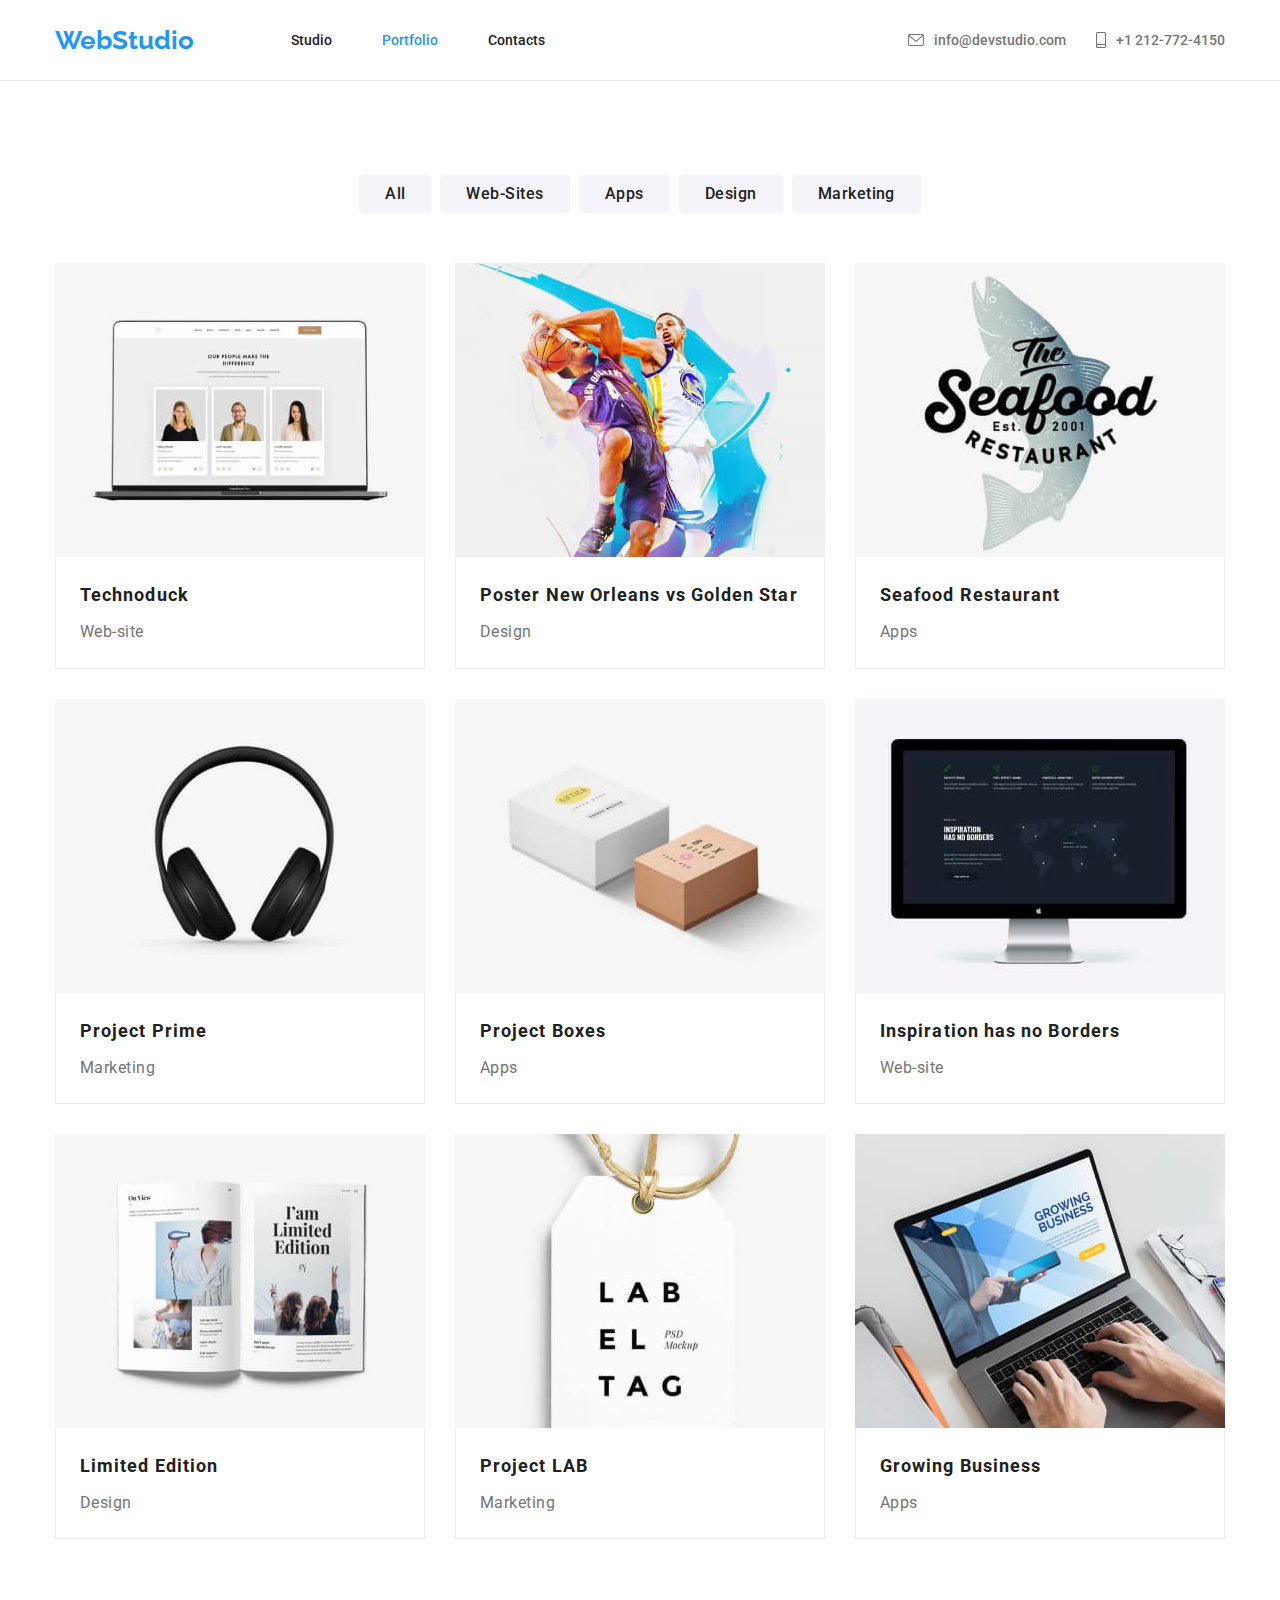
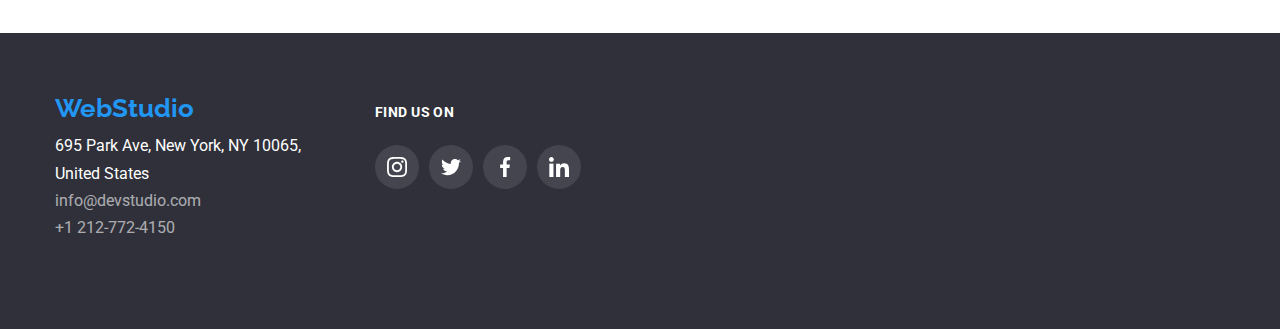
==== commit f1dce6ce: "Final?" ====
--- a/portfolio.html
+++ b/portfolio.html
@@ -227,7 +227,6 @@
               <svg class="footer-social-icon" width="20px" height="20px">
                 <use
                   href="./assets/images/svg-icons.svg#icon-icon-instagram"
-                  use
                 ></use>
               </svg>
             </a>
@@ -237,7 +236,6 @@
               <svg class="footer-social-icon" width="20px" height="20px">
                 <use
                   href="./assets/images/svg-icons.svg#icon-icon-twitter"
-                  use
                 ></use>
               </svg>
             </a>
@@ -247,7 +245,6 @@
               <svg class="footer-social-icon" width="20px" height="20px">
                 <use
                   href="./assets/images/svg-icons.svg#icon-icon-facebook"
-                  use
                 ></use>
               </svg>
             </a>
@@ -257,7 +254,6 @@
               <svg class="footer-social-icon" width="20px" height="20px">
                 <use
                   href="./assets/images/svg-icons.svg#icon-icon-linkedin"
-                  use
                 ></use>
               </svg>
             </a>
--- a/css/styles.css
+++ b/css/styles.css
@@ -170,6 +170,7 @@
 }
 .footer-sections {
   display: flex;
+  align-items: baseline;
 }
 .middle-footer-section {
   margin-left: 70px;
@@ -207,6 +208,7 @@
   letter-spacing: 0.03em;
   font-size: 14px;
   font-style: normal;
+  margin-bottom: 20px;
 }
 .social-icon-footer-list {
   display: flex;
